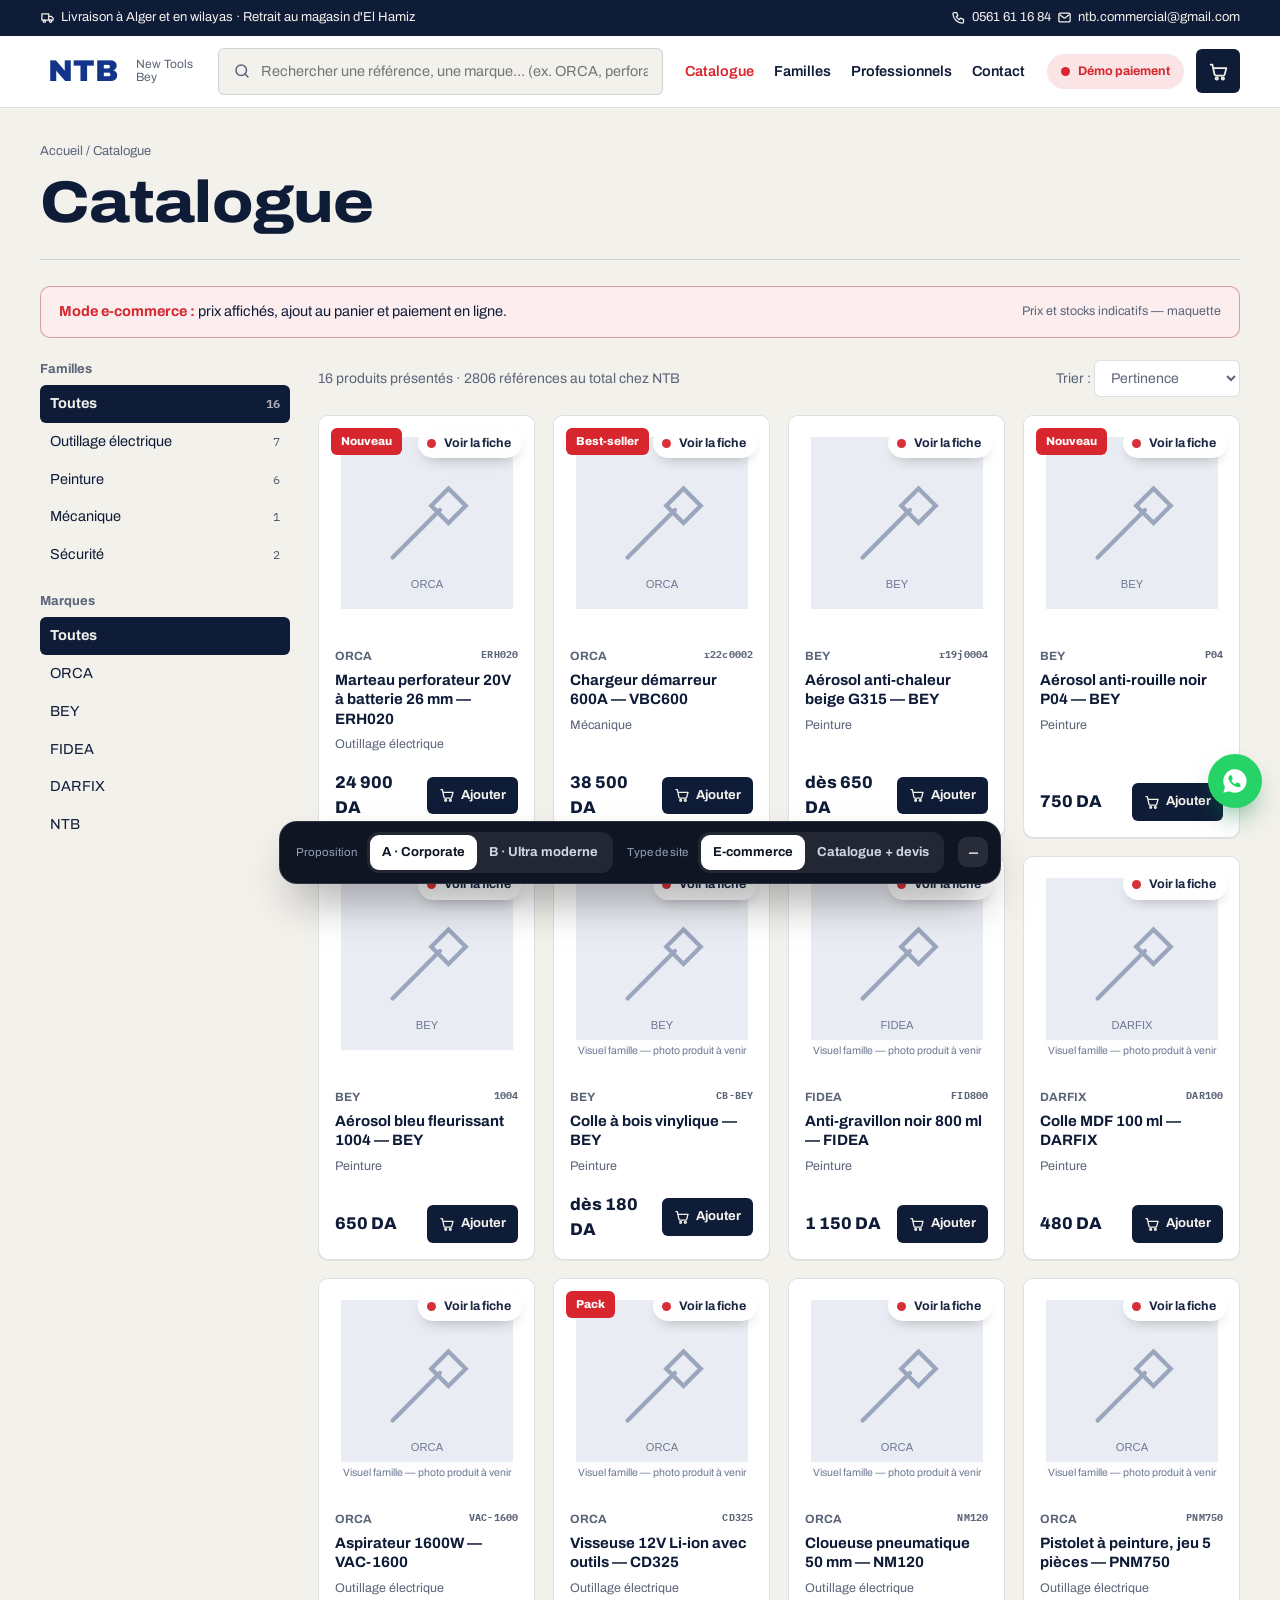
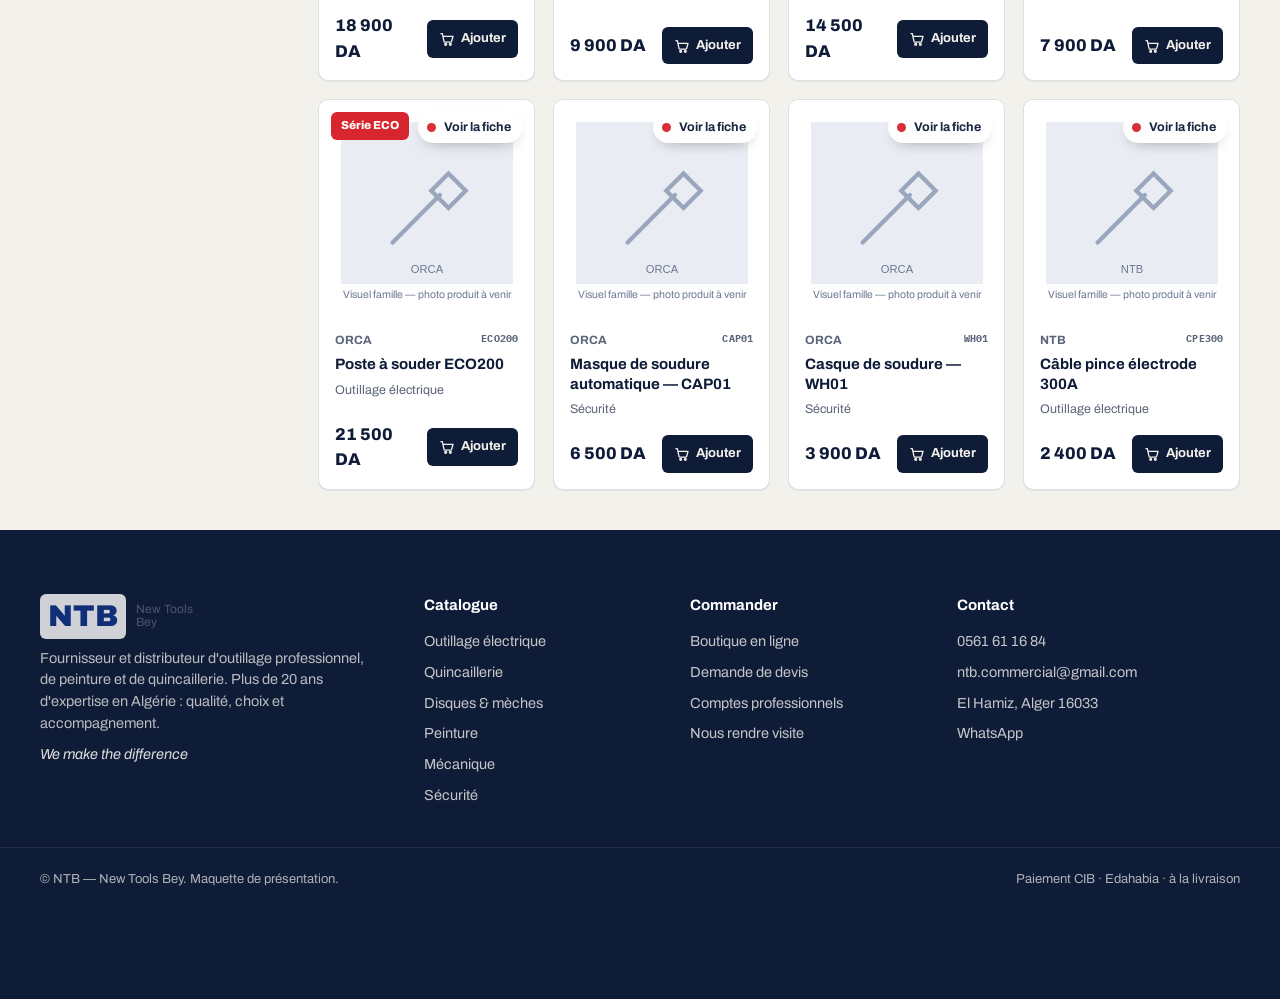
==== catalogue.html @ c4d4cb12 "Maquette NTB : versions A corporate et B ultra moderne, e-commerce + devis" ====
<!DOCTYPE html>
<html lang="fr"><head>
<meta charset="utf-8"><meta name="viewport" content="width=device-width, initial-scale=1, viewport-fit=cover">
<link rel="preconnect" href="https://fonts.googleapis.com"><link rel="preconnect" href="https://fonts.gstatic.com" crossorigin>
<link href="https://fonts.googleapis.com/css2?family=Archivo:wdth,wght@62..125,400..900&family=Big+Shoulders+Display:wght@700;800;900&family=IBM+Plex+Mono:wght@400;600&display=swap" rel="stylesheet">
<link rel="stylesheet" href="style.css"><link rel="icon" href="https://www.groupe-ntb.com/wp-content/uploads/2022/04/ntb-icon.png">
<script>try{var v=new URLSearchParams(location.search).get('v')||JSON.parse(localStorage.getItem('ntb_v')||'"a"');document.documentElement.dataset.v=v}catch(e){document.documentElement.dataset.v='a'}</script>
<title>Catalogue — NTB New Tools Bey</title>
</head><body>
<div id="hdr"></div>
<main id="app" class="wrap"></main>
<div id="ftr"></div>
<script src="data.js"></script><script src="core.js"></script>
<script>

let fc=qp.get('c')||'all',fb='all',q=(qp.get('q')||'').trim().toLowerCase(),sort='pert';
const app=document.getElementById('app');
app.innerHTML=`<div class="phead"><nav class="crumb"><a href="index.html">Accueil</a> / Catalogue</nav><h1 id="ptitle">Catalogue</h1></div>
<div class="modebar"><span>${MODE==='shop'?'<b>Mode e-commerce :</b> prix affichés, ajout au panier et paiement en ligne.':'<b>Mode catalogue + devis :</b> sans prix, ajoutez des références à votre demande de devis.'}</span><span class="note">Prix et stocks indicatifs — maquette</span></div>
<div class="fchips" id="fchips"></div>
<div class="cat-l"><aside class="side"><div><h4>Familles</h4><div id="fcat"></div></div><div><h4>Marques</h4><div id="fbr"></div></div></aside>
<div><div class="bar"><span id="cnt"></span><label>Trier : <select id="sort"><option value="pert">Pertinence</option><option value="asc">Prix croissant</option><option value="desc">Prix décroissant</option><option value="az">Nom A → Z</option></select></label></div><div class="grid" id="list"></div></div></div>`;
Chrome.init();
const brands=[...new Set(PRODUCTS.map(p=>p.b))];
function draw(){
 const cc=c=>PRODUCTS.filter(p=>p.cat===c).length;
 document.getElementById('fcat').innerHTML=[`<button class="opt${fc==='all'?' on':''}" data-c="all">Toutes <small>${PRODUCTS.length}</small></button>`,...CATS.filter(c=>cc(c.id)).map(c=>`<button class="opt${fc===c.id?' on':''}" data-c="${c.id}">${c.n}<small>${cc(c.id)}</small></button>`)].join('');
 document.getElementById('fbr').innerHTML=[`<button class="opt${fb==='all'?' on':''}" data-b="all">Toutes</button>`,...brands.map(b=>`<button class="opt${fb===b?' on':''}" data-b="${b}">${b}</button>`)].join('');
 document.getElementById('fchips').innerHTML=[`<button class="${fc==='all'?'on':''}" data-c="all">Toutes</button>`,...CATS.filter(c=>cc(c.id)).map(c=>`<button class="${fc===c.id?'on':''}" data-c="${c.id}">${c.n}</button>`)].join('');
 let l=PRODUCTS.filter(p=>(fc==='all'||p.cat===fc)&&(fb==='all'||p.b===fb)&&(!q||(p.n+' '+p.b+' '+p.sku+' '+catOf(p.cat).n).toLowerCase().includes(q)));
 if(sort==='asc')l.sort((a,b)=>a.p-b.p);if(sort==='desc')l.sort((a,b)=>b.p-a.p);if(sort==='az')l.sort((a,b)=>a.n.localeCompare(b.n));
 document.getElementById('ptitle').textContent=q?`Résultats pour « ${qp.get('q')} »`:(fc==='all'?'Catalogue':catOf(fc).n);
 document.getElementById('cnt').textContent=`${l.length} produit${l.length>1?'s':''} présentés${fc!=='all'?' · '+catOf(fc).c+' références dans cette famille chez NTB':' · '+TOTAL_REF+' références au total chez NTB'}`;
 document.getElementById('list').innerHTML=l.length?l.map(card).join(''):`<div class="empty" style="grid-column:1/-1">Aucun produit pour cette recherche dans la maquette.<br><a class="btn" style="margin-top:14px" href="catalogue.html">Réinitialiser</a></div>`;
 document.querySelectorAll('[data-c]').forEach(b=>b.onclick=()=>{fc=b.dataset.c;draw()});
 document.querySelectorAll('[data-b]').forEach(b=>b.onclick=()=>{fb=b.dataset.b;draw()});
}
document.getElementById('sort').onchange=e=>{sort=e.target.value;draw()};
draw();
</script></body></html>
---- style.css ----
/* ===== Base partagée ===== */
:root{--red:#d7262e;--blue:#12348a;--mono:'IBM Plex Mono',ui-monospace,monospace;--body:'Archivo',system-ui,sans-serif}
html[data-v=a]{--bg:#f3f1ec;--bg2:#fff;--ink:#0f1c38;--mut:#5b6478;--line:rgba(15,28,56,.14);--card:#fff;--acc:var(--red);--acc2:var(--blue);--r:6px;--rl:10px;--disp:'Archivo',sans-serif;--dw:112%;--sh:0 1px 0 rgba(15,28,56,.06)}
html[data-v=b]{--bg:#0b0d11;--bg2:#12151b;--ink:#eef1f6;--mut:#8d95a6;--line:rgba(255,255,255,.1);--card:#14171e;--acc:#ff3a3a;--acc2:#4c83ff;--r:18px;--rl:28px;--disp:'Big Shoulders Display',sans-serif;--dw:100%;--sh:0 30px 60px -30px rgba(0,0,0,.8);color-scheme:dark}
*{box-sizing:border-box;margin:0;padding:0}
html{scroll-behavior:smooth;overflow-x:clip}
body{font-family:var(--body);background:var(--bg);color:var(--ink);line-height:1.5;-webkit-font-smoothing:antialiased;overflow-x:clip;padding-bottom:env(safe-area-inset-bottom,0px)}
img{max-width:100%;display:block}a{color:inherit;text-decoration:none}button,input,select,textarea{font:inherit;color:inherit}
.wrap{max-width:1280px;margin:0 auto;padding-inline:clamp(16px,4vw,40px)}
.mono{font-family:var(--mono);font-size:.86em;letter-spacing:.01em}
h1,h2,h3{font-family:var(--disp);font-stretch:var(--dw);line-height:1.04;letter-spacing:-.015em;font-weight:800}
html[data-v=b] h1,html[data-v=b] h2{font-weight:900;letter-spacing:-.01em;line-height:.92}
h2{font-size:clamp(30px,4.2vw,56px)}
html[data-v=b] h2{font-size:clamp(40px,6vw,86px)}
section{padding-block:clamp(56px,8vw,110px)}
.shead{display:flex;justify-content:space-between;align-items:flex-end;gap:24px;flex-wrap:wrap;margin-bottom:34px}
.shead p{max-width:440px;color:var(--mut)}
.btn{display:inline-flex;align-items:center;gap:10px;border:0;cursor:pointer;background:var(--acc);color:#fff;font-weight:700;padding:14px 22px;border-radius:var(--r);transition:.25s;font-size:15px}
.btn:hover{transform:translateY(-2px);filter:brightness(1.08)}
.btn.ghost{background:transparent;color:var(--ink);box-shadow:inset 0 0 0 1.5px var(--line)}
.btn.dark{background:var(--ink);color:var(--bg)}
.btn svg{width:18px;height:18px}
html[data-v=b] .btn{border-radius:999px}
.rv{opacity:0;transform:translateY(22px);transition:opacity .8s cubic-bezier(.2,.7,.2,1),transform .8s cubic-bezier(.2,.7,.2,1)}
.rv.in{opacity:1;transform:none}
@media (prefers-reduced-motion:reduce){.rv{opacity:1;transform:none}*{animation:none!important;transition:none!important}}
/* pastille pulsante */
@keyframes pul{0%{box-shadow:0 0 0 0 rgba(215,38,46,.55)}70%{box-shadow:0 0 0 10px rgba(215,38,46,0)}100%{box-shadow:0 0 0 0 rgba(215,38,46,0)}}
.pst,.demo{display:inline-flex;align-items:center;gap:8px;font-weight:700;font-size:12.5px;border-radius:999px}
.pst i,.demo i,.dockpill i{width:9px;height:9px;border-radius:50%;background:var(--acc);animation:pul 1.8s infinite;flex:none}
/* topbar + header */
.topbar{background:var(--ink);color:var(--bg);font-size:13px}
html[data-v=b] .topbar{background:#000;color:#b8bfcc}
.tb{display:flex;justify-content:space-between;gap:16px;padding-block:8px;flex-wrap:wrap}
.tb span,.tb a{display:inline-flex;align-items:center;gap:6px}.tb svg{width:15px;height:15px}.tbr{gap:18px}
.hd{position:sticky;top:0;z-index:50;background:var(--bg2);border-bottom:1px solid var(--line);transition:.3s}
html[data-v=b] .hd{background:rgba(11,13,17,.72);backdrop-filter:blur(16px);-webkit-backdrop-filter:blur(16px)}
.hd.solid{box-shadow:0 10px 30px -20px rgba(0,0,0,.4)}
.hdi{display:flex;align-items:center;gap:22px;padding-block:12px}
.logo{display:flex;align-items:center;gap:10px;flex:none}
.logo img{height:40px;width:auto;background:#fff;border-radius:6px;padding:3px 6px}
.logotxt{font-family:var(--disp);font-size:30px;font-weight:900;color:var(--acc2);background:#fff;border-radius:6px;padding:0 8px}
.lsub{font-size:12px;color:var(--mut);line-height:1.1;max-width:60px}
.hsearch{flex:1;display:flex;align-items:center;gap:10px;background:var(--bg);border:1px solid var(--line);border-radius:var(--r);padding:0 14px;min-width:0}
html[data-v=b] .hsearch{background:#1a1e26;border-radius:999px}
.hsearch svg{width:18px;height:18px;color:var(--mut);flex:none}
.hsearch input{flex:1;border:0;background:transparent;padding:12px 0;outline:0;min-width:0;font-size:14.5px}
.hnav{display:flex;gap:20px;font-weight:600;font-size:14.5px}
.hnav a{position:relative;padding:6px 0}.hnav a.act,.hnav a:hover{color:var(--acc)}
.hact{display:flex;align-items:center;gap:12px}
.demo{background:color-mix(in srgb,var(--acc) 12%,transparent);color:var(--acc);padding:8px 14px;white-space:nowrap}
.bask{position:relative;width:44px;height:44px;display:grid;place-items:center;border-radius:var(--r);background:var(--ink);color:var(--bg)}
html[data-v=b] .bask{border-radius:50%;background:var(--acc);color:#fff}
.bask svg{width:21px;height:21px}
.bcount{position:absolute;top:-6px;right:-6px;min-width:20px;height:20px;border-radius:10px;background:var(--acc);color:#fff;font-size:11.5px;font-weight:800;display:grid;place-items:center;padding:0 5px;transform:scale(0);transition:.3s}
html[data-v=b] .bcount{background:#fff;color:#000}
.bcount.on{transform:scale(1)}
.burger{display:none;width:44px;height:44px;border:1px solid var(--line);background:transparent;border-radius:var(--r);font-size:20px;cursor:pointer}
.mnav{display:none}
@media(max-width:1100px){.hnav{display:none}}
@media(max-width:820px){.hsearch{display:none}.burger{display:grid;place-items:center}.lsub{display:none}.demo{display:none}.hdi{justify-content:space-between}
 .mnav.open{display:flex;flex-direction:column;padding:10px clamp(16px,4vw,40px) 20px;border-top:1px solid var(--line)}.mnav a{padding:11px 0;border-bottom:1px solid var(--line);font-weight:600}
 .tbr a:last-child{display:none}}
/* dock versions */
.dock{position:fixed;left:50%;bottom:calc(16px + env(safe-area-inset-bottom,0px));transform:translateX(-50%);z-index:80;display:flex;align-items:center;gap:14px;background:#0f1522;color:#fff;border-radius:18px;padding:10px 12px 10px 16px;box-shadow:0 24px 50px -18px rgba(0,0,0,.6);border:1px solid rgba(255,255,255,.12);transition:.35s;max-width:calc(100vw - 20px)}
.dock.min{opacity:0;pointer-events:none;transform:translate(-50%,30px)}
.dk{display:flex;align-items:center;gap:10px}.dkl{font-size:11.5px;color:#93a0b8;white-space:nowrap}
.seg{display:flex;background:rgba(255,255,255,.08);border-radius:12px;padding:3px}
.seg button{border:0;background:transparent;color:#cfd6e4;padding:8px 12px;border-radius:9px;font-size:13px;font-weight:700;cursor:pointer;white-space:nowrap}
.seg button.on{background:#fff;color:#0f1522}
.dkx{border:0;background:rgba(255,255,255,.1);color:#fff;width:30px;height:30px;border-radius:9px;cursor:pointer;font-size:18px}
.dockpill{position:fixed;left:16px;bottom:calc(16px + env(safe-area-inset-bottom,0px));z-index:80;display:none;align-items:center;gap:9px;border:0;cursor:pointer;background:#0f1522;color:#fff;font-weight:800;font-size:13px;padding:11px 16px;border-radius:999px;box-shadow:0 14px 30px -12px rgba(0,0,0,.6)}
.dockpill.on{display:inline-flex}
@media(max-width:760px){.dock{flex-direction:column;align-items:stretch;gap:8px;left:10px;right:10px;transform:none;padding:10px}.dock.min{transform:translateY(30px)}.dk{justify-content:space-between}.dkx{position:absolute;top:-12px;right:-6px;background:#d7262e}.seg button{padding:8px 9px;font-size:12px}}
.wa{position:fixed;right:18px;bottom:calc(92px + env(safe-area-inset-bottom,0px));z-index:70;width:54px;height:54px;border-radius:50%;background:#25d366;color:#fff;display:grid;place-items:center;box-shadow:0 14px 28px -10px rgba(0,120,60,.7)}
.wa svg{width:28px;height:28px}
@media(max-width:760px){.wa{bottom:calc(150px + env(safe-area-inset-bottom,0px))}}
#toast{position:fixed;top:92px;right:18px;z-index:90;background:var(--ink);color:var(--bg);border-radius:var(--rl);padding:16px 18px;max-width:330px;display:flex;flex-direction:column;gap:4px;transform:translateX(120%);transition:.4s cubic-bezier(.2,.8,.2,1);box-shadow:0 20px 40px -20px rgba(0,0,0,.5)}
html[data-v=b] #toast{background:#fff;color:#0b0d11}
#toast.on{transform:none}#toast span{font-size:13.5px;opacity:.8}#toast a{color:var(--acc);font-weight:800;font-size:14px;margin-top:4px}
/* cartes produits */
.grid{display:grid;grid-template-columns:repeat(4,1fr);gap:18px}
@media(max-width:1100px){.grid{grid-template-columns:repeat(3,1fr)}}
@media(max-width:760px){.grid{grid-template-columns:repeat(2,1fr);gap:12px}}
.pcard{background:var(--card);border:1px solid var(--line);border-radius:var(--rl);overflow:hidden;display:flex;flex-direction:column;transition:.35s;box-shadow:var(--sh)}
.pcard:hover{transform:translateY(-4px);border-color:color-mix(in srgb,var(--acc) 50%,var(--line))}
.pimg{position:relative;aspect-ratio:1;background:#fff;display:block;overflow:hidden}
html[data-v=b] .pimg{background:radial-gradient(circle at 50% 40%,#fff,#dfe3ea)}
.pimg img{width:100%;height:100%;object-fit:contain;padding:10%;transition:transform .6s}
.pcard:hover .pimg img{transform:scale(1.06)}
.ptag{position:absolute;top:12px;left:12px;background:var(--acc);color:#fff;font-size:11.5px;font-weight:800;padding:5px 10px;border-radius:var(--r)}
.nophoto{position:absolute;left:10px;right:10px;bottom:10px;font-size:10.5px;color:#6c7892;background:rgba(255,255,255,.9);border-radius:6px;padding:3px 7px;text-align:center}
.pcard .pst{position:absolute;top:12px;right:12px;background:#fff;color:#0f1c38;padding:6px 11px 6px 9px;box-shadow:0 6px 16px -8px rgba(0,0,0,.4);opacity:.95;transition:.3s}
.pcard:hover .pst{transform:scale(1.05);opacity:1}
.pbody{padding:16px;display:flex;flex-direction:column;gap:6px;flex:1}
.pmeta{display:flex;justify-content:space-between;font-size:12px;color:var(--mut);font-weight:700}
.pcard h3{font-family:var(--body);font-stretch:100%;font-size:15px;font-weight:700;line-height:1.3;letter-spacing:0}
.pcat{font-size:12.5px;color:var(--mut)}
.pfoot{margin-top:auto;display:flex;justify-content:space-between;align-items:center;gap:8px;padding-top:10px}
.price{font-size:17px;font-weight:800}.price.q{font-size:13.5px;color:var(--acc2)}
html[data-v=b] .price.q{color:#8fb0ff}
.addbtn{display:inline-flex;align-items:center;gap:6px;border:0;cursor:pointer;background:var(--ink);color:var(--bg);font-weight:700;font-size:13px;padding:9px 12px;border-radius:var(--r);transition:.2s}
html[data-v=b] .addbtn{background:var(--acc);color:#fff;border-radius:999px}
.addbtn:hover{background:var(--acc);color:#fff}.addbtn svg{width:16px;height:16px}
@media(max-width:480px){.addbtn span{display:none}.pbody{padding:12px}.pcard .pst{font-size:11px;padding:5px 9px 5px 7px}}
/* footer */
.ft{background:var(--ink);color:var(--bg);padding-top:64px;margin-top:40px}
html[data-v=b] .ft{background:#06070a;color:#cfd5df;border-top:1px solid var(--line)}
.fti{display:grid;grid-template-columns:1.5fr 1fr 1fr 1.2fr;gap:30px}
.fcol{display:flex;flex-direction:column;gap:9px;font-size:14.5px}.fcol h4{font-size:15px;margin-bottom:6px;color:#fff}
.fcol a{opacity:.8}.fcol a:hover{opacity:1;color:#fff}
.fbrand p{opacity:.75;max-width:340px}.fbrand .tl{font-style:italic;opacity:.9}
.fbot{display:flex;justify-content:space-between;gap:12px;flex-wrap:wrap;padding-block:22px 110px;margin-top:40px;border-top:1px solid rgba(255,255,255,.12);font-size:13px;opacity:.7}
@media(max-width:820px){.fti{grid-template-columns:1fr 1fr}.fbrand{grid-column:1/-1}.fbot{padding-bottom:170px}}
/* formulaires */
.fld{display:flex;flex-direction:column;gap:6px;font-size:13.5px;font-weight:600}
.fld input,.fld select,.fld textarea{background:var(--bg2);border:1px solid var(--line);border-radius:var(--r);padding:13px 14px;font-weight:400;font-size:15px;outline:0;transition:.2s}
html[data-v=b] .fld input,html[data-v=b] .fld select,html[data-v=b] .fld textarea{background:#1a1e26}
.fld input:focus,.fld select:focus,.fld textarea:focus{border-color:var(--acc)}
.fgrid{display:grid;grid-template-columns:1fr 1fr;gap:14px}.fgrid .full{grid-column:1/-1}
@media(max-width:600px){.fgrid{grid-template-columns:1fr}}
.crumb{font-size:13px;color:var(--mut);padding-top:24px}.crumb a:hover{color:var(--acc)}
.note{font-size:12.5px;color:var(--mut)}
/* ===== Accueil A — Corporate ===== */
.a-hero{padding-block:clamp(36px,5vw,64px) clamp(40px,6vw,80px);border-bottom:1px solid var(--line);background:linear-gradient(var(--bg2),var(--bg2)) top/100% 62% no-repeat}
.a-hg{display:grid;grid-template-columns:1fr 1.05fr;gap:clamp(24px,4vw,56px);align-items:center}
.a-hero h1{font-size:clamp(38px,5.2vw,72px);font-stretch:108%;max-width:12ch}
.a-hero .lead{font-size:18px;color:var(--mut);max-width:48ch;margin:18px 0 26px}
.bigsearch{display:flex;background:#fff;border:1.5px solid var(--ink);border-radius:var(--r);overflow:hidden;max-width:560px}
.bigsearch input{flex:1;border:0;padding:16px 18px;font-size:16px;outline:0;min-width:0}
.bigsearch button{border:0;background:var(--acc);color:#fff;font-weight:800;padding:0 22px;cursor:pointer}
.quick{display:flex;flex-wrap:wrap;gap:8px;margin-top:14px;font-size:13.5px}
.quick a{border:1px solid var(--line);background:var(--bg2);padding:6px 12px;border-radius:999px}.quick a:hover{border-color:var(--acc);color:var(--acc)}
.spec{display:grid;grid-template-columns:repeat(4,1fr);border-top:1.5px solid var(--ink);margin-top:34px;max-width:620px}
.spec div{padding:12px 12px 0 0}.spec b{display:block;font-family:var(--mono);font-size:22px;font-weight:600}.spec span{font-size:12.5px;color:var(--mut)}
@media(max-width:560px){.spec{grid-template-columns:1fr 1fr}.spec div{padding-bottom:10px}}
.slider{position:relative;border-radius:var(--rl);overflow:hidden;background:#dfe3ea;aspect-ratio:5/2.6;box-shadow:0 30px 50px -30px rgba(15,28,56,.5)}
.slider img{position:absolute;inset:0;width:100%;height:100%;object-fit:cover;opacity:0;transition:opacity 1s}
.slider img.on{opacity:1}
.dots{position:absolute;left:16px;bottom:14px;display:flex;gap:6px;z-index:2}.dots button{width:26px;height:4px;border:0;border-radius:2px;background:rgba(255,255,255,.5);cursor:pointer}.dots button.on{background:#fff}
.ticks{height:14px;margin-top:10px;background:repeating-linear-gradient(90deg,var(--ink) 0 1px,transparent 1px 10px) bottom/100% 7px no-repeat,repeating-linear-gradient(90deg,var(--ink) 0 1px,transparent 1px 50px) bottom/100% 14px no-repeat;opacity:.35}
@media(max-width:900px){.a-hg{grid-template-columns:1fr}.a-hero{background:var(--bg2)}}
.fam{display:grid;grid-template-columns:repeat(3,1fr);gap:1px;background:var(--line);border:1px solid var(--line);border-radius:var(--rl);overflow:hidden}
.fam a{background:var(--bg2);display:grid;grid-template-columns:92px 1fr;gap:16px;align-items:center;padding:18px;transition:.25s}
.fam a:hover{background:#fff8f8}.fam img{width:92px;height:92px;object-fit:cover;border-radius:var(--r)}
.fam h3{font-size:19px;font-stretch:104%}.fam p{font-size:13px;color:var(--mut);margin-top:4px}.fam .mono{color:var(--acc);font-weight:600}
@media(max-width:900px){.fam{grid-template-columns:1fr 1fr}}@media(max-width:560px){.fam{grid-template-columns:1fr}}
.tabs{display:flex;gap:6px;flex-wrap:wrap;margin-bottom:22px}
.tabs button{border:1px solid var(--line);background:var(--bg2);padding:9px 16px;border-radius:var(--r);font-weight:700;font-size:14px;cursor:pointer}
.tabs button.on{background:var(--ink);color:var(--bg);border-color:var(--ink)}
html[data-v=b] .tabs button{border-radius:999px;background:transparent}html[data-v=b] .tabs button.on{background:#fff;color:#000}
.brands{display:flex;flex-wrap:wrap;gap:10px 34px;align-items:center;justify-content:space-between;padding-block:26px;border-block:1px solid var(--line)}
.brands span{font-family:var(--disp);font-stretch:118%;font-weight:900;font-size:clamp(22px,2.6vw,32px);color:color-mix(in srgb,var(--ink) 55%,transparent);letter-spacing:.02em}
.duo{display:grid;grid-template-columns:1fr 1fr;gap:18px}
.way{border:1px solid var(--line);border-radius:var(--rl);padding:clamp(22px,3vw,36px);background:var(--bg2);display:flex;flex-direction:column;gap:14px;position:relative}
.way.cur{outline:2px solid var(--acc)}
.way .cur-l{position:absolute;top:16px;right:16px;font-size:12px;font-weight:800;color:var(--acc)}
.way h3{font-size:clamp(24px,2.6vw,34px)}.way ul{list-style:none;display:grid;gap:8px}.way li{display:flex;gap:10px;font-size:15px}.way li svg{width:18px;height:18px;color:var(--acc);flex:none;margin-top:3px}
.way .pay{display:flex;gap:8px;flex-wrap:wrap}.chipc{font-size:12px;font-weight:800;padding:6px 10px;border-radius:6px;border:1px solid var(--line)}
@media(max-width:760px){.duo{grid-template-columns:1fr}}
.contact{display:grid;grid-template-columns:1.1fr 1fr;gap:18px}
.cbox{background:var(--bg2);border:1px solid var(--line);border-radius:var(--rl);padding:clamp(22px,3vw,36px)}
.cline{display:flex;gap:14px;align-items:flex-start;padding:14px 0;border-bottom:1px solid var(--line)}.cline:last-child{border:0}
.cline svg{width:22px;height:22px;color:var(--acc);flex:none;margin-top:2px}.cline b{display:block}.cline small{color:var(--mut)}
.mapcard{border-radius:var(--rl);overflow:hidden;position:relative;min-height:320px;background:linear-gradient(135deg,#dfe6f3,#f3f1ec);display:flex;align-items:flex-end;padding:22px}
.mapcard::before{content:"";position:absolute;inset:0;background:repeating-linear-gradient(0deg,transparent 0 38px,rgba(15,28,56,.07) 38px 39px),repeating-linear-gradient(90deg,transparent 0 38px,rgba(15,28,56,.07) 38px 39px)}
.mapcard .pinx{position:absolute;left:52%;top:38%;width:22px;height:22px;border-radius:50%;background:var(--acc);box-shadow:0 0 0 8px rgba(215,38,46,.2);animation:pul 2s infinite}
.mapcard .btn{position:relative}
html[data-v=b] .mapcard{background:linear-gradient(135deg,#131a2a,#0b0d11)}
@media(max-width:820px){.contact{grid-template-columns:1fr}}
/* ===== Accueil B — Ultra moderne ===== */
.b-hero{position:relative;min-height:calc(100svh - 110px);display:flex;align-items:center;overflow:hidden;padding-block:40px 90px;background:radial-gradient(60% 70% at 72% 45%,rgba(76,131,255,.22),transparent 60%),radial-gradient(40% 50% at 20% 90%,rgba(255,58,58,.18),transparent 60%),#0b0d11}
.b-hero::before{content:"";position:absolute;inset:0;background:linear-gradient(transparent 0 calc(100% - 1px),rgba(255,255,255,.05) 0) 0 0/100% 64px,linear-gradient(90deg,transparent 0 calc(100% - 1px),rgba(255,255,255,.05) 0) 0 0/64px 100%;mask:radial-gradient(70% 80% at 60% 50%,#000,transparent)}
.b-hg{position:relative;display:grid;grid-template-columns:1.05fr 1fr;gap:20px;align-items:center;width:100%}
.b-hero h1{font-size:clamp(64px,10.5vw,168px);text-transform:none}
.b-hero h1 span{display:block}.b-hero h1 .o{-webkit-text-stroke:1.5px rgba(255,255,255,.55);color:transparent}
.b-hero .lead{font-size:18px;color:#aeb6c5;max-width:44ch;margin:22px 0 28px}
.b-acts{display:flex;gap:12px;flex-wrap:wrap}
.stage{position:relative;aspect-ratio:1;max-width:560px;justify-self:center;width:100%}
.stage .disc{position:absolute;inset:8%;border-radius:50%;background:radial-gradient(circle at 50% 45%,#fff,#cfd6e3 62%,#8e99ad);box-shadow:0 60px 120px -40px rgba(76,131,255,.6),inset 0 -30px 60px rgba(0,0,0,.25)}
.stage .ring{position:absolute;inset:0;border-radius:50%;border:1px dashed rgba(255,255,255,.2);animation:spin 60s linear infinite}
@keyframes spin{to{transform:rotate(360deg)}}
.stage img{position:absolute;inset:16%;width:68%;height:68%;object-fit:contain;filter:drop-shadow(0 30px 30px rgba(0,0,0,.45))}
.call{position:absolute;display:flex;align-items:center;gap:10px;font-family:var(--mono);font-size:13px;color:#fff;white-space:nowrap}
.call b{font-family:var(--disp);font-size:34px;font-weight:900;line-height:1}
.call::before{content:"";width:42px;height:1px;background:rgba(255,255,255,.5)}
.call.l{flex-direction:row-reverse}.call.l::before{order:0}
.c1{top:10%;right:-2%}.c2{top:52%;right:-8%}.c3{bottom:8%;left:-4%}
@media(max-width:960px){.b-hg{grid-template-columns:1fr}.stage{max-width:420px}.c2{right:0}.c1{right:4%}.c3{left:0}.b-hero{min-height:auto}}
.ruler{position:absolute;left:0;right:0;bottom:0;height:56px;border-top:1px solid rgba(255,255,255,.12);display:flex;align-items:center;overflow:hidden}
.ruler .rt{position:absolute;inset:0;background:repeating-linear-gradient(90deg,rgba(255,255,255,.35) 0 1px,transparent 1px 12px) top/200% 10px repeat-x,repeating-linear-gradient(90deg,rgba(255,255,255,.6) 0 1px,transparent 1px 60px) top/200% 20px repeat-x;animation:slide 30s linear infinite}
@keyframes slide{to{background-position:-600px 0,-600px 0}}
.ruler .rl{position:relative;margin-left:auto;margin-right:clamp(16px,4vw,40px);font-family:var(--mono);font-size:12.5px;color:#aeb6c5;padding-top:14px}
.mq{overflow:hidden;border-block:1px solid var(--line);padding-block:18px;white-space:nowrap}
.mq div{display:inline-flex;gap:56px;animation:mq 26s linear infinite;padding-left:56px}
.mq span{font-family:var(--disp);font-weight:900;font-size:clamp(34px,5vw,64px);color:transparent;-webkit-text-stroke:1px rgba(255,255,255,.35)}
.mq span:nth-child(3n+1){color:#fff;-webkit-text-stroke:0}
@keyframes mq{to{transform:translateX(-50%)}}
.hscroll{display:flex;gap:14px;overflow-x:auto;scroll-snap-type:x mandatory;padding-bottom:12px;scrollbar-width:thin}
.fcard{flex:none;width:clamp(230px,24vw,290px);scroll-snap-align:start;border-radius:var(--rl);overflow:hidden;position:relative;aspect-ratio:3/4;background:#1a1e26;border:1px solid var(--line);transition:.4s}
.fcard img{position:absolute;inset:0;width:100%;height:100%;object-fit:cover;opacity:.55;transition:.6s}
.fcard:hover img{opacity:.8;transform:scale(1.05)}
.fcard::after{content:"";position:absolute;inset:0;background:linear-gradient(transparent 30%,rgba(0,0,0,.85))}
.fcard div{position:absolute;left:20px;right:20px;bottom:18px;z-index:2}
.fcard b{font-family:var(--disp);font-size:64px;font-weight:900;line-height:.9;display:block}
.fcard h3{font-family:var(--body);font-size:18px;font-weight:700;margin-top:6px}
.fcard .pst{position:absolute;top:14px;left:14px;z-index:2;background:rgba(0,0,0,.55);color:#fff;padding:6px 11px 6px 9px;backdrop-filter:blur(6px)}
.bento{display:grid;grid-template-columns:1.3fr 1fr 1fr;grid-template-rows:auto auto;gap:14px}
.bento .hero-p{grid-row:span 2;border-radius:var(--rl);background:linear-gradient(160deg,#1c2433,#0f1218);border:1px solid var(--line);padding:clamp(22px,3vw,34px);display:flex;flex-direction:column;position:relative;overflow:hidden;min-height:520px}
.hero-p img{flex:1;min-height:0;width:100%;object-fit:contain;margin:18px 0;filter:drop-shadow(0 30px 30px rgba(0,0,0,.5));background:radial-gradient(circle,#ffffff 0,#dfe3ea 55%,transparent 56%) center/contain no-repeat}
.hero-p h3{font-size:clamp(34px,3.6vw,52px);font-weight:900}
.hero-p .pst{position:absolute;top:22px;right:22px;background:#fff;color:#000;padding:7px 12px 7px 10px}
.hero-p .row{display:flex;justify-content:space-between;align-items:center;gap:12px;flex-wrap:wrap}
@media(max-width:960px){.bento{grid-template-columns:1fr 1fr}.bento .hero-p{grid-column:1/-1;grid-row:auto;min-height:440px}}
.stats{display:grid;grid-template-columns:repeat(4,1fr);gap:14px}
.stat{border:1px solid var(--line);border-radius:var(--rl);padding:24px;background:var(--bg2)}
.stat b{font-family:var(--disp);font-size:clamp(46px,6vw,84px);font-weight:900;line-height:.9;display:block}
.stat span{color:var(--mut);font-size:14px}
@media(max-width:760px){.stats{grid-template-columns:1fr 1fr}}
html[data-v=b] .way{background:linear-gradient(160deg,#161a22,#0f1218)}
html[data-v=b] .cbox{background:#12151b}
/* ===== Catalogue ===== */
.phead{padding-block:10px 26px;border-bottom:1px solid var(--line);margin-bottom:26px}
.phead h1{font-size:clamp(34px,4.6vw,64px);margin-top:10px}
html[data-v=b] .phead h1{font-size:clamp(52px,8vw,110px);font-weight:900}
.cat-l{display:grid;grid-template-columns:250px 1fr;gap:28px;align-items:start}
.side{position:sticky;top:96px;display:flex;flex-direction:column;gap:18px}
.side h4{font-size:13px;color:var(--mut);font-weight:700;margin-bottom:6px}
.side .opt{display:flex;justify-content:space-between;align-items:center;padding:8px 10px;border-radius:var(--r);cursor:pointer;font-size:14.5px;border:0;background:transparent;width:100%;text-align:left}
.side .opt:hover{background:color-mix(in srgb,var(--ink) 6%,transparent)}
.side .opt.on{background:var(--ink);color:var(--bg);font-weight:700}
html[data-v=b] .side .opt.on{background:#fff;color:#000}
.side .opt small{font-family:var(--mono);opacity:.7}
.bar{display:flex;justify-content:space-between;align-items:center;gap:12px;margin-bottom:18px;flex-wrap:wrap;font-size:14px;color:var(--mut)}
.bar select{background:var(--bg2);border:1px solid var(--line);border-radius:var(--r);padding:9px 12px}
.fchips{display:none;gap:8px;overflow-x:auto;margin-bottom:14px;padding-bottom:4px}
.fchips button{flex:none;border:1px solid var(--line);background:var(--bg2);padding:8px 14px;border-radius:999px;font-weight:700;font-size:13px}
.fchips button.on{background:var(--ink);color:var(--bg)}
@media(max-width:900px){.cat-l{grid-template-columns:1fr}.side{display:none}.fchips{display:flex}}
.empty{padding:50px 20px;text-align:center;border:1px dashed var(--line);border-radius:var(--rl);color:var(--mut)}
.modebar{display:flex;gap:12px;align-items:center;justify-content:space-between;flex-wrap:wrap;background:color-mix(in srgb,var(--acc) 8%,var(--bg2));border:1px solid color-mix(in srgb,var(--acc) 30%,var(--line));border-radius:var(--rl);padding:14px 18px;margin-bottom:22px;font-size:14.5px}
.modebar b{color:var(--acc)}
/* ===== Fiche produit ===== */
.pd{display:grid;grid-template-columns:1.05fr 1fr;gap:clamp(24px,4vw,56px);padding-block:20px 50px;align-items:start}
.gal{position:sticky;top:96px}
.gmain{position:relative;aspect-ratio:1;background:#fff;border:1px solid var(--line);border-radius:var(--rl);overflow:hidden;cursor:zoom-in}
html[data-v=b] .gmain{background:radial-gradient(circle at 50% 42%,#fff,#d7dce5)}
.gmain img{width:100%;height:100%;object-fit:contain;padding:8%;transition:transform .3s;transform-origin:var(--zx,50%) var(--zy,50%)}
.gmain.z img{transform:scale(1.9)}
.gthumbs{display:flex;gap:10px;margin-top:12px}
.gthumbs button{width:76px;height:76px;border:1px solid var(--line);border-radius:var(--r);background:#fff;padding:6px;cursor:pointer;overflow:hidden}
.gthumbs button.on{border:2px solid var(--acc)}.gthumbs img{width:100%;height:100%;object-fit:contain}
.pinfo .brand{display:flex;gap:10px;align-items:center;font-size:13px;color:var(--mut)}
.pinfo .brand b{background:var(--ink);color:var(--bg);padding:3px 9px;border-radius:var(--r);font-size:12.5px}
html[data-v=b] .pinfo .brand b{background:#fff;color:#000}
.pinfo h1{font-size:clamp(28px,3.4vw,46px);margin:12px 0}
html[data-v=b] .pinfo h1{font-size:clamp(40px,5vw,72px)}
.hl{display:flex;flex-wrap:wrap;gap:8px;margin:14px 0}
.hl span{display:inline-flex;align-items:center;gap:6px;border:1px solid var(--line);border-radius:999px;padding:6px 12px;font-size:13.5px;font-weight:600}
.hl svg{width:15px;height:15px;color:var(--acc)}
.buy{border:1px solid var(--line);border-radius:var(--rl);padding:20px;background:var(--bg2);display:flex;flex-direction:column;gap:16px;margin-top:18px}
.bprice{display:flex;align-items:baseline;gap:12px;flex-wrap:wrap}.bprice b{font-size:34px;font-weight:800;font-family:var(--disp)}
html[data-v=b] .bprice b{font-size:48px}
.bprice small{color:var(--mut)}
.vchips{display:flex;flex-wrap:wrap;gap:8px}
.vchips button{border:1px solid var(--line);background:var(--bg);padding:9px 14px;border-radius:var(--r);font-weight:700;font-size:14px;cursor:pointer}
.vchips button.on{border:2px solid var(--acc);color:var(--acc)}
.qty{display:inline-flex;border:1px solid var(--line);border-radius:var(--r);overflow:hidden}
.qty button{width:44px;border:0;background:transparent;font-size:18px;cursor:pointer}.qty input{width:56px;text-align:center;border:0;background:transparent;font-weight:800;outline:0}
.brow{display:flex;gap:10px;flex-wrap:wrap;align-items:stretch}.brow .btn{flex:1;justify-content:center;min-width:180px}
.stock{display:flex;align-items:center;gap:8px;font-size:14px;font-weight:600;color:#1b8a4b}.stock i{width:9px;height:9px;border-radius:50%;background:#1b8a4b}
.assur{display:grid;grid-template-columns:repeat(3,1fr);gap:10px;font-size:12.5px;color:var(--mut)}
.assur div{display:flex;gap:8px;align-items:flex-start}.assur svg{width:18px;height:18px;color:var(--acc);flex:none}
@media(max-width:900px){.pd{grid-template-columns:1fr}.gal{position:static}.assur{grid-template-columns:1fr}}
.ptabs{border-top:1px solid var(--line);margin-top:10px}
.tnav{display:flex;gap:4px;overflow-x:auto;border-bottom:1px solid var(--line);position:sticky;top:73px;background:var(--bg);z-index:5}
.tnav button{flex:none;border:0;background:transparent;padding:16px 16px;font-weight:700;font-size:15px;cursor:pointer;border-bottom:2px solid transparent;color:var(--mut)}
.tnav button.on{color:var(--ink);border-color:var(--acc)}
.tpane{display:none;padding-block:28px}.tpane.on{display:block}
.tpane p{max-width:72ch;font-size:16.5px}
table.specs{width:100%;max-width:820px;border-collapse:collapse;font-size:15px}
table.specs td{padding:13px 14px;border-bottom:1px solid var(--line)}table.specs td:first-child{color:var(--mut);width:40%}
table.specs tr:nth-child(odd) td{background:color-mix(in srgb,var(--ink) 3%,transparent)}
.steps{display:grid;gap:12px;max-width:820px;counter-reset:s}
.steps li{list-style:none;display:flex;gap:14px;align-items:flex-start;font-size:16px;counter-increment:s}
.steps li::before{content:counter(s);flex:none;width:34px;height:34px;border-radius:50%;background:var(--ink);color:var(--bg);display:grid;place-items:center;font-weight:800;font-family:var(--mono)}
html[data-v=b] .steps li::before{background:var(--acc);color:#fff}
.docs{display:flex;gap:12px;flex-wrap:wrap}
.doc{display:flex;gap:12px;align-items:center;border:1px solid var(--line);border-radius:var(--r);padding:14px 16px;background:var(--bg2);cursor:pointer;font-weight:700}.doc svg{width:26px;height:26px;color:var(--acc)}
.doc small{display:block;font-weight:400;color:var(--mut)}
.sticky-buy{position:fixed;left:0;right:0;bottom:0;z-index:60;background:var(--bg2);border-top:1px solid var(--line);padding:10px 16px calc(10px + env(safe-area-inset-bottom,0px));display:none;align-items:center;gap:12px;justify-content:space-between}
@media(max-width:760px){.sticky-buy.on{display:flex}}
/* ===== Panier / paiement / devis ===== */
.co{display:grid;grid-template-columns:1fr 380px;gap:24px;align-items:start;padding-bottom:40px}
@media(max-width:960px){.co{grid-template-columns:1fr}}
.panel{background:var(--bg2);border:1px solid var(--line);border-radius:var(--rl);padding:clamp(18px,2.4vw,28px)}
.panel h2{font-size:clamp(22px,2.4vw,30px);margin-bottom:16px}
html[data-v=b] .panel h2{font-size:clamp(30px,3.4vw,44px)}
.line{display:grid;grid-template-columns:84px 1fr auto;gap:14px;align-items:center;padding:14px 0;border-bottom:1px solid var(--line)}
.line img{width:84px;height:84px;object-fit:contain;background:#fff;border-radius:var(--r);border:1px solid var(--line);padding:6px}
.line h4{font-size:15px;line-height:1.3}.line small{color:var(--mut);font-size:12.5px}
.line .lr{display:flex;flex-direction:column;align-items:flex-end;gap:8px}
.line .rm{border:0;background:transparent;color:var(--mut);font-size:12.5px;cursor:pointer;text-decoration:underline}
@media(max-width:560px){.line{grid-template-columns:64px 1fr}.line img{width:64px;height:64px}.line .lr{grid-column:1/-1;flex-direction:row;justify-content:space-between;align-items:center}}
.sum{position:sticky;top:96px;display:flex;flex-direction:column;gap:12px}
.srow{display:flex;justify-content:space-between;font-size:15px}.srow.tot{font-size:20px;font-weight:800;border-top:1px solid var(--line);padding-top:12px}
.stepper{display:flex;gap:8px;margin:6px 0 22px;flex-wrap:wrap}
.stepper span{display:inline-flex;align-items:center;gap:8px;font-weight:700;font-size:14px;color:var(--mut);padding:8px 14px;border-radius:999px;border:1px solid var(--line)}
.stepper span.on{color:var(--bg);background:var(--ink);border-color:var(--ink)}
.stepper span.done{color:#1b8a4b;border-color:#1b8a4b}
.pays{display:grid;gap:12px}
.pay-o{display:grid;grid-template-columns:auto 1fr auto;gap:14px;align-items:center;border:1.5px solid var(--line);border-radius:var(--rl);padding:16px;cursor:pointer;transition:.2s}
.pay-o.on{border-color:var(--acc);background:color-mix(in srgb,var(--acc) 6%,transparent)}
.pay-o input{accent-color:var(--acc);width:18px;height:18px}
.pay-o b{display:block}.pay-o small{color:var(--mut);font-size:13px}
.cardlogo{font-weight:900;font-size:13px;padding:8px 10px;border-radius:6px;color:#fff;white-space:nowrap}
.cib{background:linear-gradient(135deg,#0f5a2e,#1d8a4a)}.edh{background:linear-gradient(135deg,#b8860b,#f0c24b);color:#2b1d00}.cod{background:#334155}
.cardviz{width:100%;max-width:360px;aspect-ratio:1.586;border-radius:16px;padding:20px;color:#fff;display:flex;flex-direction:column;justify-content:space-between;font-family:var(--mono);margin:6px 0 16px;box-shadow:0 20px 40px -20px rgba(0,0,0,.5);transition:background .4s}
.cardviz.cib{background:linear-gradient(135deg,#0e4d2a,#1f9150 60%,#6fd39a)}.cardviz.edh{background:linear-gradient(135deg,#8a6508,#d9a52a 55%,#f6d77a);color:#2b1d00}
.cardviz .cn{font-size:clamp(16px,4.6vw,21px);letter-spacing:.12em}.cardviz .top{display:flex;justify-content:space-between;align-items:center;font-weight:600}
.chip-ic{width:40px;height:30px;border-radius:6px;background:linear-gradient(135deg,#e8d28a,#b9953b)}
.cardviz .bot{display:flex;justify-content:space-between;font-size:13px;text-transform:uppercase}
.secure{display:flex;align-items:center;gap:8px;font-size:12.5px;color:var(--mut)}
.overlay{position:fixed;inset:0;z-index:100;background:rgba(6,9,16,.72);backdrop-filter:blur(6px);display:none;place-items:center;padding:20px}
.overlay.on{display:grid}
.ovbox{background:var(--bg2);color:var(--ink);border-radius:var(--rl);padding:30px;max-width:440px;width:100%;text-align:center;display:flex;flex-direction:column;gap:14px;align-items:center}
.spin{width:54px;height:54px;border-radius:50%;border:4px solid var(--line);border-top-color:var(--acc);animation:spin .9s linear infinite}
.okic{width:74px;height:74px;border-radius:50%;background:#1b8a4b;color:#fff;display:grid;place-items:center}.okic svg{width:38px;height:38px}
.done-box{max-width:720px;margin:10px auto 60px;text-align:center;display:flex;flex-direction:column;align-items:center;gap:16px}
.done-box h1{font-size:clamp(32px,4.4vw,58px)}
.timeline{display:grid;grid-template-columns:repeat(4,1fr);gap:8px;width:100%;margin:10px 0}
.timeline div{border-top:3px solid var(--line);padding-top:10px;font-size:13px;color:var(--mut);text-align:left}
.timeline div.on{border-color:var(--acc);color:var(--ink);font-weight:700}
@media(max-width:560px){.timeline{grid-template-columns:1fr 1fr}}
.upl{border:1.5px dashed var(--line);border-radius:var(--rl);padding:18px;text-align:center;color:var(--mut);cursor:pointer;font-size:14px}
.qline{display:grid;grid-template-columns:64px 1fr auto auto;gap:12px;align-items:center;padding:12px 0;border-bottom:1px solid var(--line)}
.qline img{width:64px;height:64px;object-fit:contain;background:#fff;border-radius:var(--r);border:1px solid var(--line);padding:5px}
@media(max-width:560px){.qline{grid-template-columns:52px 1fr}.qline img{width:52px;height:52px}.qline .qty,.qline .rm{grid-column:2}}
@media print{.topbar,.hd,.dock,.dockpill,.wa,.ft,.buy .brow,.tnav,.sticky-buy{display:none!important}.tpane{display:block!important}.gal{position:static}}
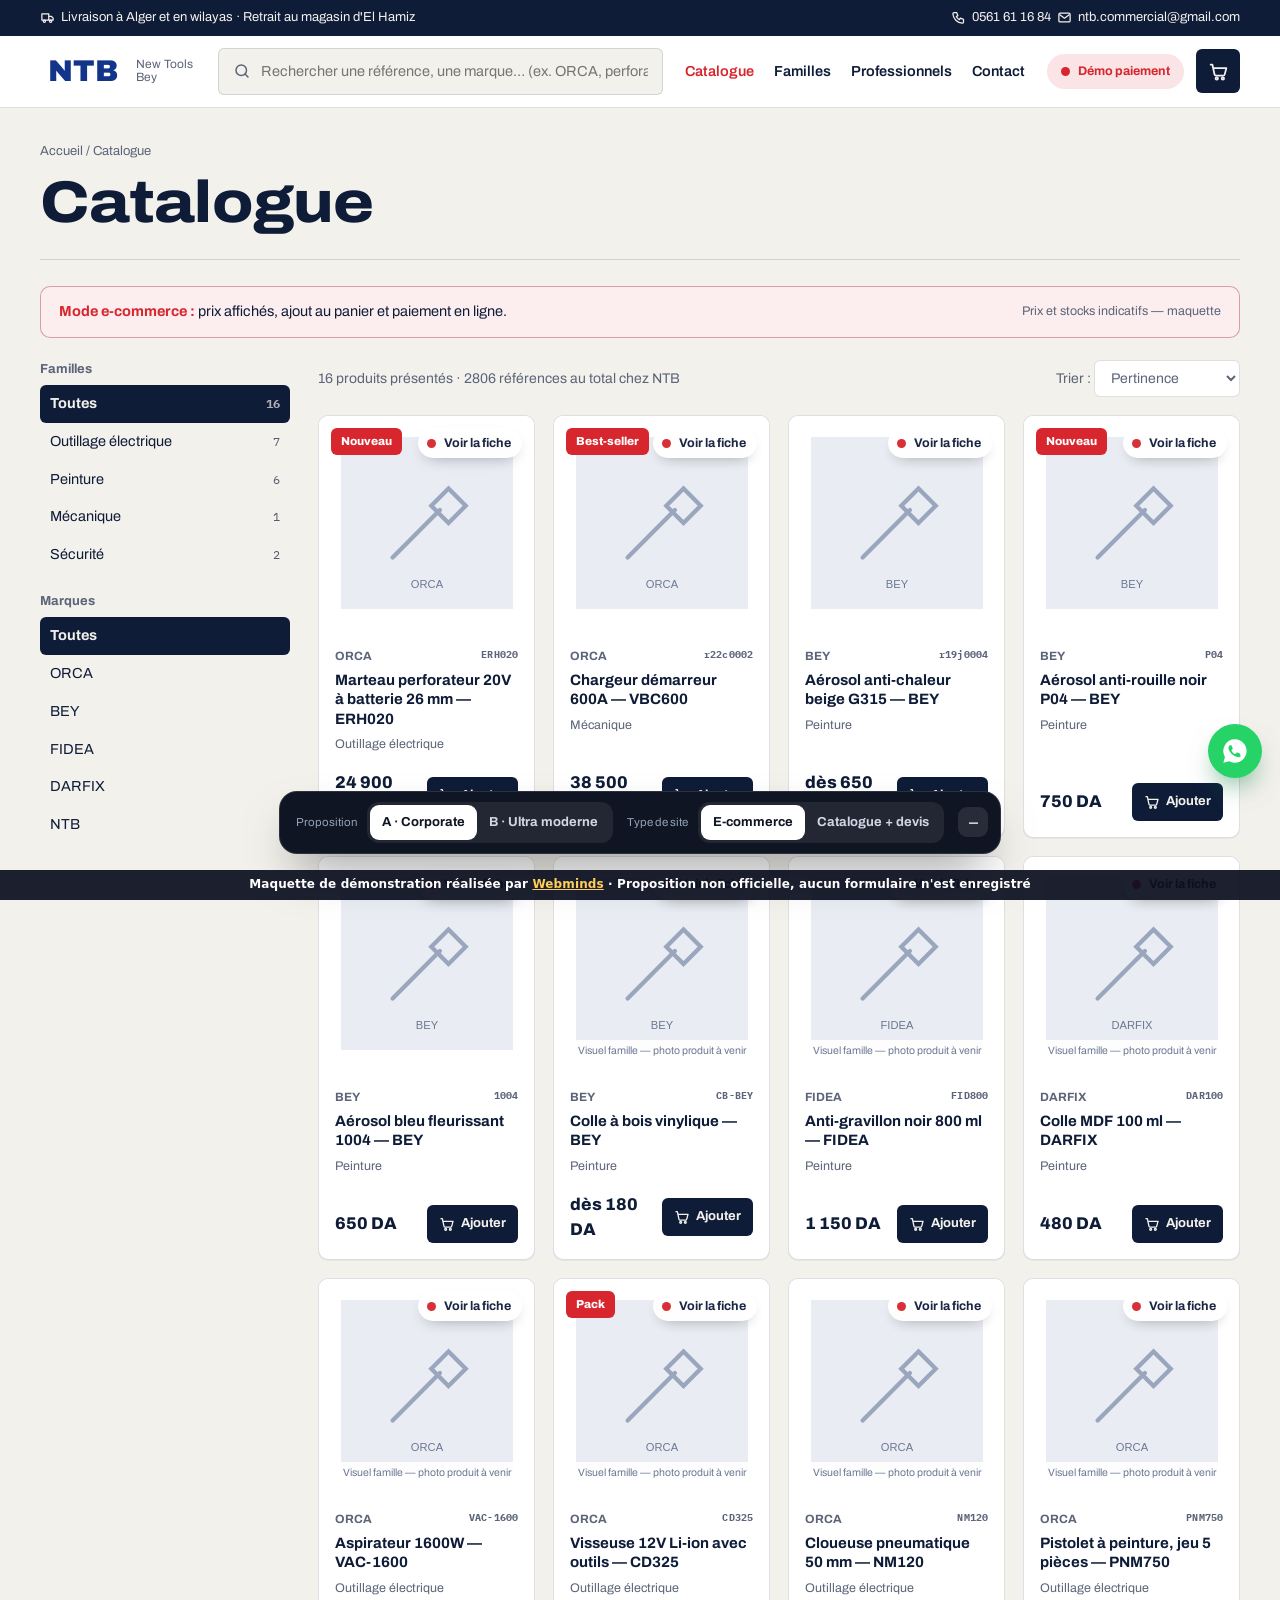
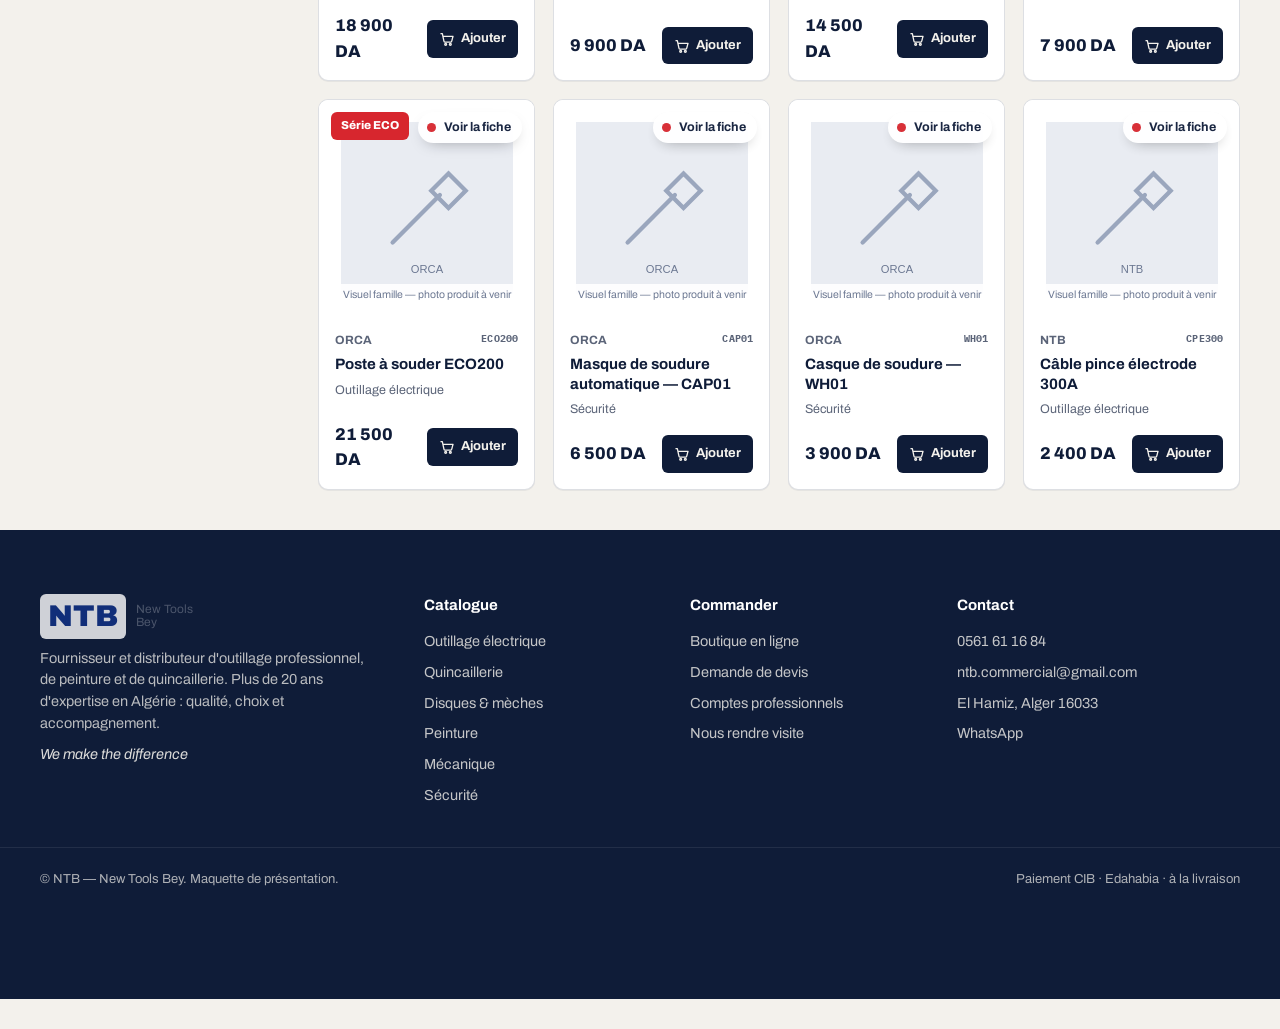
==== commit 1713bb11: "Bandeau maquette de démonstration + noindex" ====
--- a/catalogue.html
+++ b/catalogue.html
@@ -6,7 +6,7 @@
 <link rel="stylesheet" href="style.css"><link rel="icon" href="https://www.groupe-ntb.com/wp-content/uploads/2022/04/ntb-icon.png">
 <script>try{var v=new URLSearchParams(location.search).get('v')||JSON.parse(localStorage.getItem('ntb_v')||'"a"');document.documentElement.dataset.v=v}catch(e){document.documentElement.dataset.v='a'}</script>
 <title>Catalogue — NTB New Tools Bey</title>
-</head><body>
+<meta name="robots" content="noindex, nofollow"><!--wm-demo--></head><body>
 <div id="hdr"></div>
 <main id="app" class="wrap"></main>
 <div id="ftr"></div>
@@ -37,4 +37,5 @@
 }
 document.getElementById('sort').onchange=e=>{sort=e.target.value;draw()};
 draw();
-</script></body></html>+</script><div id="wm-demo" role="note" style="position:fixed;left:0;right:0;bottom:0;z-index:2147483000;background:rgba(10,14,30,.92);color:#fff;font:600 12px/1.3 system-ui,-apple-system,Segoe UI,Roboto,sans-serif;text-align:center;padding:7px 12px calc(7px + env(safe-area-inset-bottom,0px));letter-spacing:.01em">Maquette de démonstration réalisée par <a href="https://webminds.dz" style="color:#ffcf5a;text-decoration:underline" target="_blank" rel="noopener">Webminds</a> · Proposition non officielle, aucun formulaire n'est enregistré</div>
+<script>(function(){function f(){var b=document.getElementById('wm-demo');if(!b)return;var h=b.offsetHeight;document.body.style.paddingBottom=(parseFloat(getComputedStyle(document.body).paddingBottom)||0)+h+'px';document.querySelectorAll('body *').forEach(function(e){if(e===b||b.contains(e))return;var s=getComputedStyle(e);if(s.position!=='fixed')return;var bt=parseFloat(s.bottom);if(!isNaN(bt)&&bt<120&&s.bottom!=='auto'&&e.offsetHeight<window.innerHeight*.6){e.style.bottom=(bt+h)+'px'}})}if(document.readyState==='complete')f();else addEventListener('load',f)})();</script><!--wm-demo--></body></html>
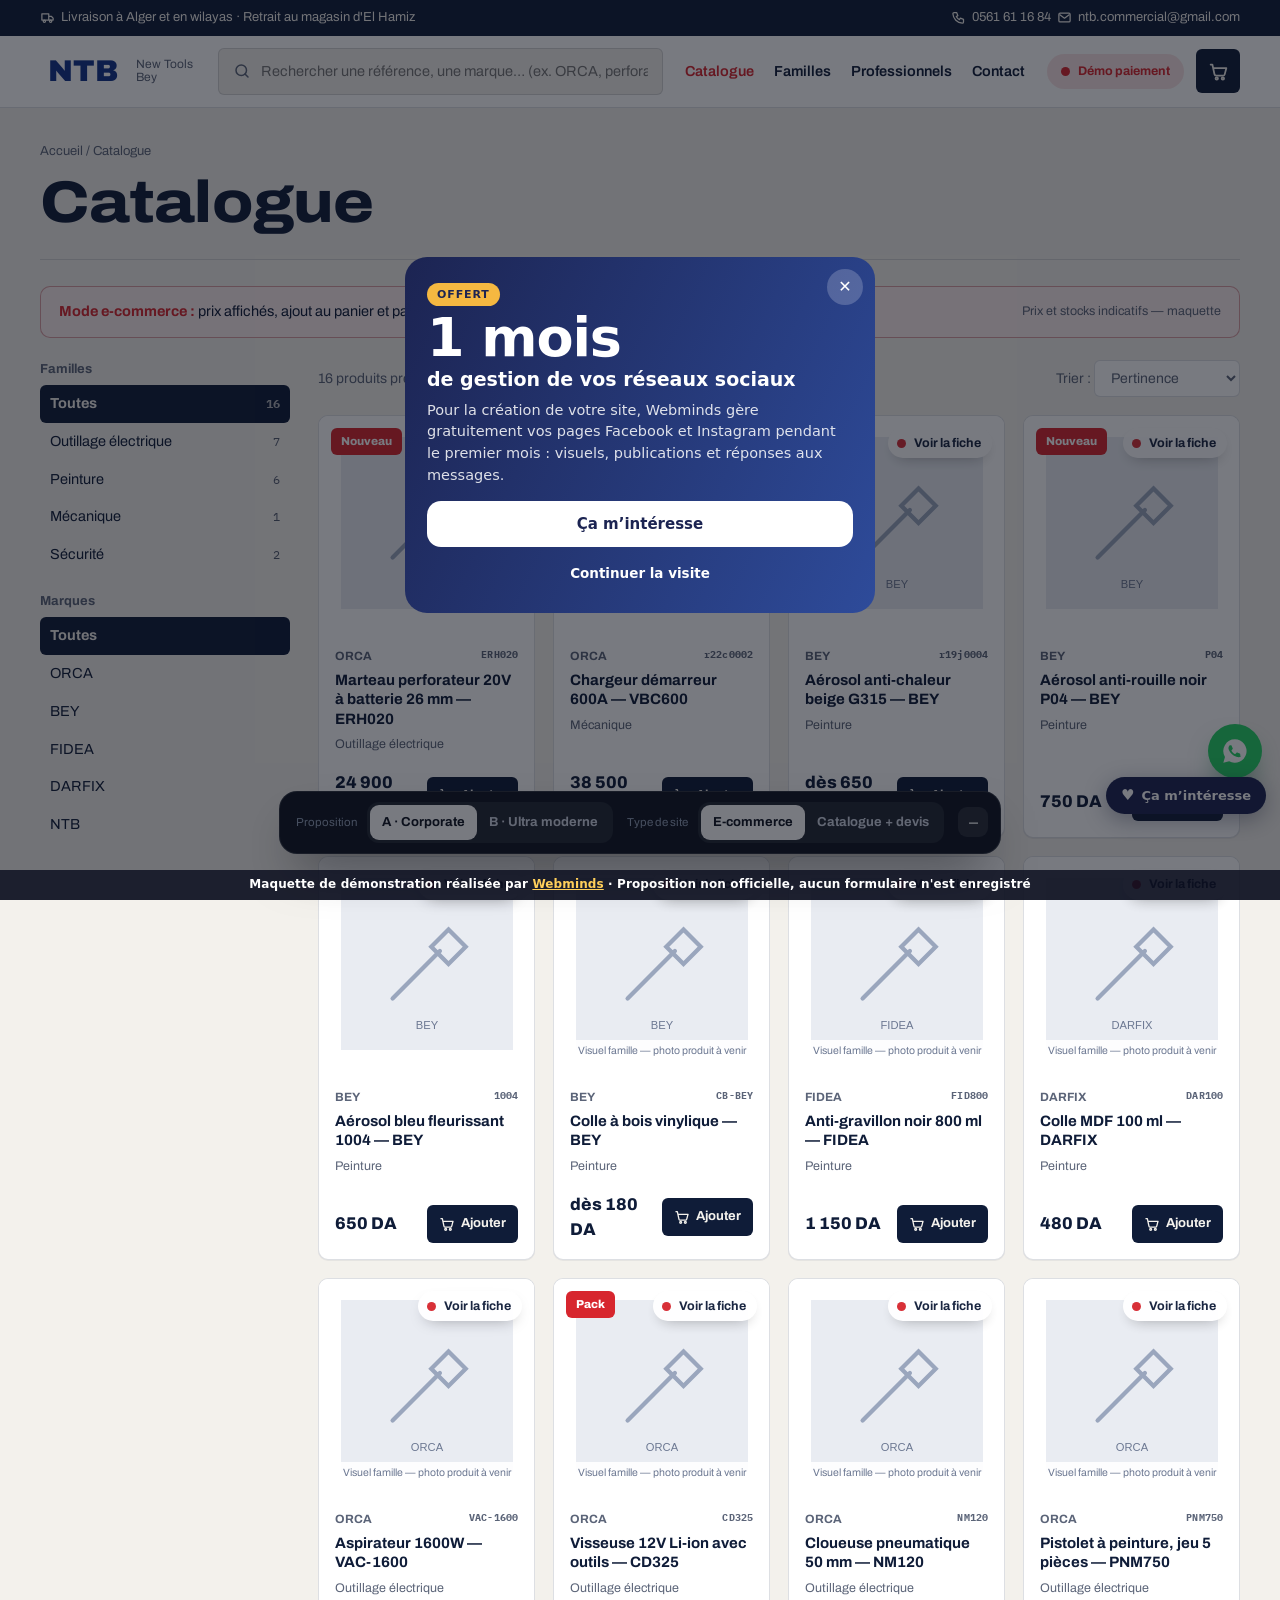
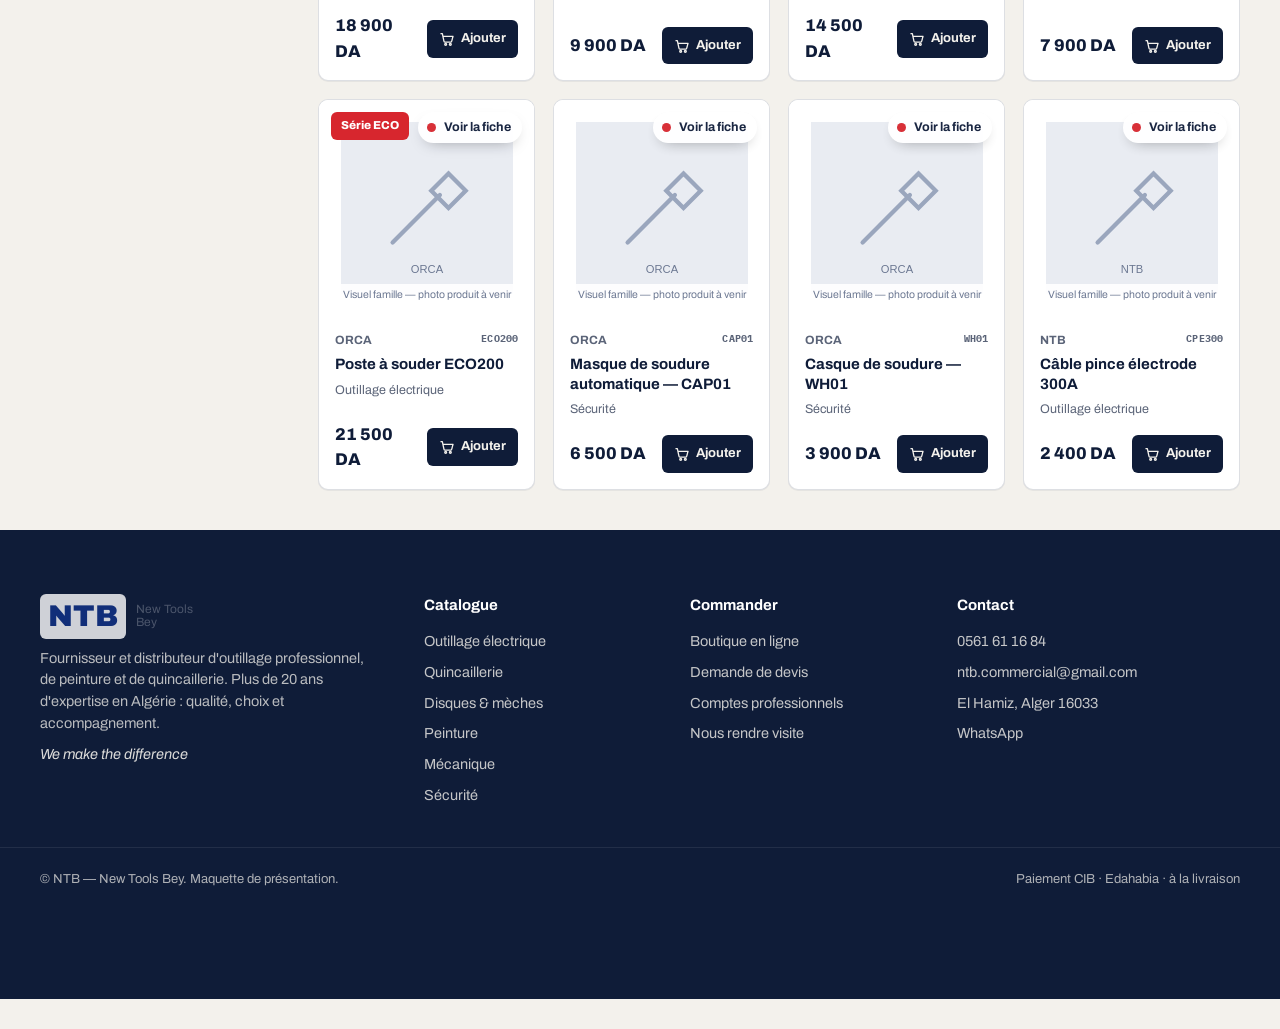
==== commit ad647fd2: "Pop-up « 1 mois de réseaux sociaux offert » et bouton « Ça m'intéresse » (envoi WhatsApp)" ====
--- a/catalogue.html
+++ b/catalogue.html
@@ -38,4 +38,41 @@
 document.getElementById('sort').onchange=e=>{sort=e.target.value;draw()};
 draw();
 </script><div id="wm-demo" role="note" style="position:fixed;left:0;right:0;bottom:0;z-index:2147483000;background:rgba(10,14,30,.92);color:#fff;font:600 12px/1.3 system-ui,-apple-system,Segoe UI,Roboto,sans-serif;text-align:center;padding:7px 12px calc(7px + env(safe-area-inset-bottom,0px));letter-spacing:.01em">Maquette de démonstration réalisée par <a href="https://webminds.dz" style="color:#ffcf5a;text-decoration:underline" target="_blank" rel="noopener">Webminds</a> · Proposition non officielle, aucun formulaire n'est enregistré</div>
-<script>(function(){function f(){var b=document.getElementById('wm-demo');if(!b)return;var h=b.offsetHeight;document.body.style.paddingBottom=(parseFloat(getComputedStyle(document.body).paddingBottom)||0)+h+'px';document.querySelectorAll('body *').forEach(function(e){if(e===b||b.contains(e))return;var s=getComputedStyle(e);if(s.position!=='fixed')return;var bt=parseFloat(s.bottom);if(!isNaN(bt)&&bt<120&&s.bottom!=='auto'&&e.offsetHeight<window.innerHeight*.6){e.style.bottom=(bt+h)+'px'}})}if(document.readyState==='complete')f();else addEventListener('load',f)})();</script><!--wm-demo--></body></html>+<script>(function(){function f(){var b=document.getElementById('wm-demo');if(!b)return;var h=b.offsetHeight;document.body.style.paddingBottom=(parseFloat(getComputedStyle(document.body).paddingBottom)||0)+h+'px';document.querySelectorAll('body *').forEach(function(e){if(e===b||b.contains(e))return;var s=getComputedStyle(e);if(s.position!=='fixed')return;var bt=parseFloat(s.bottom);if(!isNaN(bt)&&bt<120&&s.bottom!=='auto'&&e.offsetHeight<window.innerHeight*.6){e.style.bottom=(bt+h)+'px'}})}if(document.readyState==='complete')f();else addEventListener('load',f)})();</script><!--wm-demo--><script data-wml>(function(){if(window.__wmL)return;window.__wmL=1;
+var C={"p": "NTB New Tools Bey", "mail": null, "wa": "213797372452", "v": [["/", "Version corporate", "Claire et rassurante"]]};
+function ready(f){document.readyState==='loading'?document.addEventListener('DOMContentLoaded',f):f()}
+ready(function(){
+var css='.wmL-b{position:fixed;right:14px;bottom:calc(56px + env(safe-area-inset-bottom));z-index:2147483000;border:0;border-radius:999px;background:#1C2452;color:#fff;font:700 13px/1 system-ui,-apple-system,Segoe UI,Roboto,sans-serif;padding:11px 15px;box-shadow:0 6px 22px rgba(20,30,60,.35);cursor:pointer;display:flex;align-items:center;gap:7px}'
++'@media(max-width:520px){.wmL-b{bottom:calc(112px + env(safe-area-inset-bottom));font-size:12.5px;padding:10px 13px}}'
++'.wmL-m{position:fixed;inset:0;z-index:2147483001;background:rgba(10,14,25,.55);display:none;align-items:flex-end;justify-content:center;font-family:system-ui,-apple-system,Segoe UI,Roboto,sans-serif}.wmL-m.on{display:flex}@media(min-width:700px){.wmL-m{align-items:center;padding:20px}}'
++'.wmL-x{box-sizing:border-box;position:relative;background:#fff;color:#1C2452;width:100%;max-width:470px;max-height:92vh;overflow:auto;border-radius:22px 22px 0 0;padding:24px 22px calc(22px + env(safe-area-inset-bottom));text-align:left}@media(min-width:700px){.wmL-x{border-radius:22px}}'
++'.wmL-x *{box-sizing:border-box}.wmL-c{position:absolute;top:12px;right:12px;width:36px;height:36px;border:0;border-radius:50%;background:#F0F2F1;font-size:16px;cursor:pointer;color:#1C2452}'
++'.wmL-x h3{font:800 26px/1.1 system-ui,-apple-system,sans-serif;margin:4px 40px 10px 0;color:inherit}.wmL-x p{margin:0 0 14px;line-height:1.5;font-size:14.5px;opacity:.85}'
++'.wmL-o{background:linear-gradient(115deg,#1C2452,#2E4B9A);color:#fff}.wmL-o .wmL-c{background:rgba(255,255,255,.2);color:#fff}.wmL-big{font:900 54px/.95 system-ui,-apple-system,sans-serif;letter-spacing:-.02em;margin:6px 0 2px}.wmL-big small{display:block;font-size:19px;font-weight:700;letter-spacing:0;margin-top:6px}'
++'.wmL-tag{display:inline-block;background:#F5B841;color:#1C2452;font:800 11px system-ui,sans-serif;letter-spacing:.08em;border-radius:999px;padding:5px 10px}'
++'.wmL-btn{display:flex;align-items:center;justify-content:center;width:100%;border:0;border-radius:14px;padding:14px;font:800 15px system-ui,-apple-system,sans-serif;cursor:pointer;margin-top:8px}.wmL-w{background:#fff;color:#1C2452}.wmL-g{background:#1FAF55;color:#fff}.wmL-n{background:#1C2452;color:#fff}.wmL-l{background:transparent;color:inherit;font-weight:600;font-size:13.5px;padding:10px}'
++'.wmL-s{font:700 11.5px system-ui,sans-serif;text-transform:uppercase;letter-spacing:.06em;opacity:.6;margin:12px 0 8px}.wmL-ch{display:grid;gap:8px}.wmL-ch label{display:flex;align-items:center;gap:10px;border:1.5px solid #E2E6E3;border-radius:12px;padding:11px 12px;cursor:pointer;font-size:14px;font-weight:600}.wmL-ch label small{display:block;font-weight:500;opacity:.65;font-size:12px}.wmL-ch input{width:18px;height:18px;flex:none;accent-color:#1FAF55}'
++'.wmL-f{display:grid;gap:8px;margin:12px 0 6px}.wmL-f input{border:1.5px solid #E2E6E3;border-radius:12px;padding:12px;font:500 16px system-ui,sans-serif;color:#1C2452;background:#fff;-webkit-user-select:text!important;user-select:text!important;width:100%}'
++'.wmL-ok{text-align:center}.wmL-ok i{display:grid;place-items:center;width:64px;height:64px;margin:6px auto 12px;border-radius:50%;background:#E8F7EE;color:#1FAF55;font-style:normal;font-size:30px}';
+var st=document.createElement('style');st.textContent=css;document.head.appendChild(st);
+function ss(k,v){try{if(v===undefined)return sessionStorage.getItem(k);sessionStorage.setItem(k,v)}catch(e){}}
+var p=location.pathname,cur=0;C.v.forEach(function(v,i){if(v[0]!=='/'&&p.indexOf(v[0])===0)cur=i});
+var off=document.createElement('div');off.className='wmL-m';off.innerHTML='<div class="wmL-x wmL-o" role="dialog" aria-modal="true"><button class="wmL-c" type="button" aria-label="Fermer">✕</button><span class="wmL-tag">OFFERT</span><div class="wmL-big">1 mois<small>de gestion de vos réseaux sociaux</small></div><p style="margin-top:12px">Pour la création de votre site, Webminds gère gratuitement vos pages Facebook et Instagram pendant le premier mois : visuels, publications et réponses aux messages.</p><button class="wmL-btn wmL-w" type="button" data-i>Ça m’intéresse</button><button class="wmL-btn wmL-l" type="button" data-c>Continuer la visite</button></div>';
+var ch='';C.v.forEach(function(v,i){ch+='<label><input type="radio" name="wmLv" value="'+v[1]+'"'+(i===cur?' checked':'')+'><span>'+v[1]+(v[2]?'<small>'+v[2]+'</small>':'')+'</span></label>'});
+var it=document.createElement('div');it.className='wmL-m';it.innerHTML='<div class="wmL-x" role="dialog" aria-modal="true"><button class="wmL-c" type="button" aria-label="Fermer">✕</button><div data-s1><h3>Cette maquette vous plaît ?</h3><p>Choisissez la version qui vous intéresse : Webminds vous recontacte pour vous la présenter.</p>'+(C.v.length>1?'<div class="wmL-s">La version préférée</div><div class="wmL-ch">'+ch+'</div>':'')+'<div class="wmL-s">En plus</div><div class="wmL-ch"><label><input type="checkbox" value="Gestion des réseaux sociaux (1 mois offert)"><span>Réseaux sociaux<small>1 mois de gestion offert avec le site</small></span></label></div><div class="wmL-f"><input name="n" placeholder="Votre nom" autocomplete="name"><input name="t" type="tel" inputmode="tel" placeholder="Votre téléphone (facultatif)" autocomplete="tel"></div><button class="wmL-btn wmL-g" type="button" data-w>Envoyer sur WhatsApp</button>'+(C.mail?'<button class="wmL-btn wmL-l" type="button" data-e>Envoyer par e-mail</button>':'')+'</div><div class="wmL-ok" data-s2 hidden><i>✓</i><h3 style="margin:0 0 8px">Merci !</h3><p>Votre choix a bien été transmis à Webminds. Nous vous recontactons très vite.</p><button class="wmL-btn wmL-n" type="button" data-c>Continuer la visite</button></div></div>';
+document.body.appendChild(off);document.body.appendChild(it);
+var b=document.createElement('button');b.type='button';b.className='wmL-b';b.innerHTML='<b style="font-size:15px">♥</b>Ça m’intéresse';document.body.appendChild(b);
+function op(m){off.classList.remove('on');it.classList.remove('on');m.classList.add('on')}
+[off,it].forEach(function(m){m.addEventListener('click',function(e){if(e.target===m||e.target.closest('.wmL-c')||e.target.closest('[data-c]'))m.classList.remove('on')})});
+b.onclick=function(){op(it)};off.querySelector('[data-i]').onclick=function(){op(it)};
+function msg(){var v=(it.querySelector('input[name=wmLv]:checked')||{}).value||C.v[cur][1],x=[].map.call(it.querySelectorAll('input[type=checkbox]:checked'),function(c){return c.value}),n=it.querySelector('[name=n]').value.trim(),t=it.querySelector('[name=t]').value.trim();
+ return{v:v,x:x,n:n,t:t,txt:'Bonjour Webminds, la maquette '+C.p+' m’intéresse.\nVersion préférée : '+v+(x.length?'\nEn plus : '+x.join(', '):'')+(n?'\nNom : '+n:'')+(t?'\nTéléphone : '+t:'')+'\nLien : '+location.origin+C.v[cur][0]}}
+function mail(m){if(!C.mail)return;try{fetch('https://formsubmit.co/ajax/'+C.mail,{method:'POST',keepalive:true,headers:{'Content-Type':'application/json','Accept':'application/json'},body:JSON.stringify({_subject:'Maquette '+C.p+' : intéressé ('+m.v+')',Prospect:C.p,Version:m.v,Options:m.x.join(', ')||'-',Nom:m.n||'-',Telephone:m.t||'-',Lien:location.origin+C.v[cur][0],_template:'table',_captcha:'false'})}).catch(function(){})}catch(e){}}
+function done(){it.querySelector('[data-s1]').hidden=true;it.querySelector('[data-s2]').hidden=false;ss('wmL-sent','1')}
+it.querySelector('[data-w]').onclick=function(){var m=msg();mail(m);done();location.href='https://wa.me/'+C.wa+'?text='+encodeURIComponent(m.txt)};
+var e=it.querySelector('[data-e]');if(e)e.onclick=function(){mail(msg());done()};
+var sh=ss('wmL-off');addEventListener('scroll',function(){var r=(scrollY+innerHeight)/document.documentElement.scrollHeight;
+ if(!sh&&scrollY>500&&r>.3){sh=1;ss('wmL-off','1');op(off)}
+ if(!ss('wmL-it')&&!ss('wmL-sent')&&sh&&r>.92&&!off.classList.contains('on')){ss('wmL-it','1');op(it)}},{passive:true});
+});})();
+</script></body></html>
